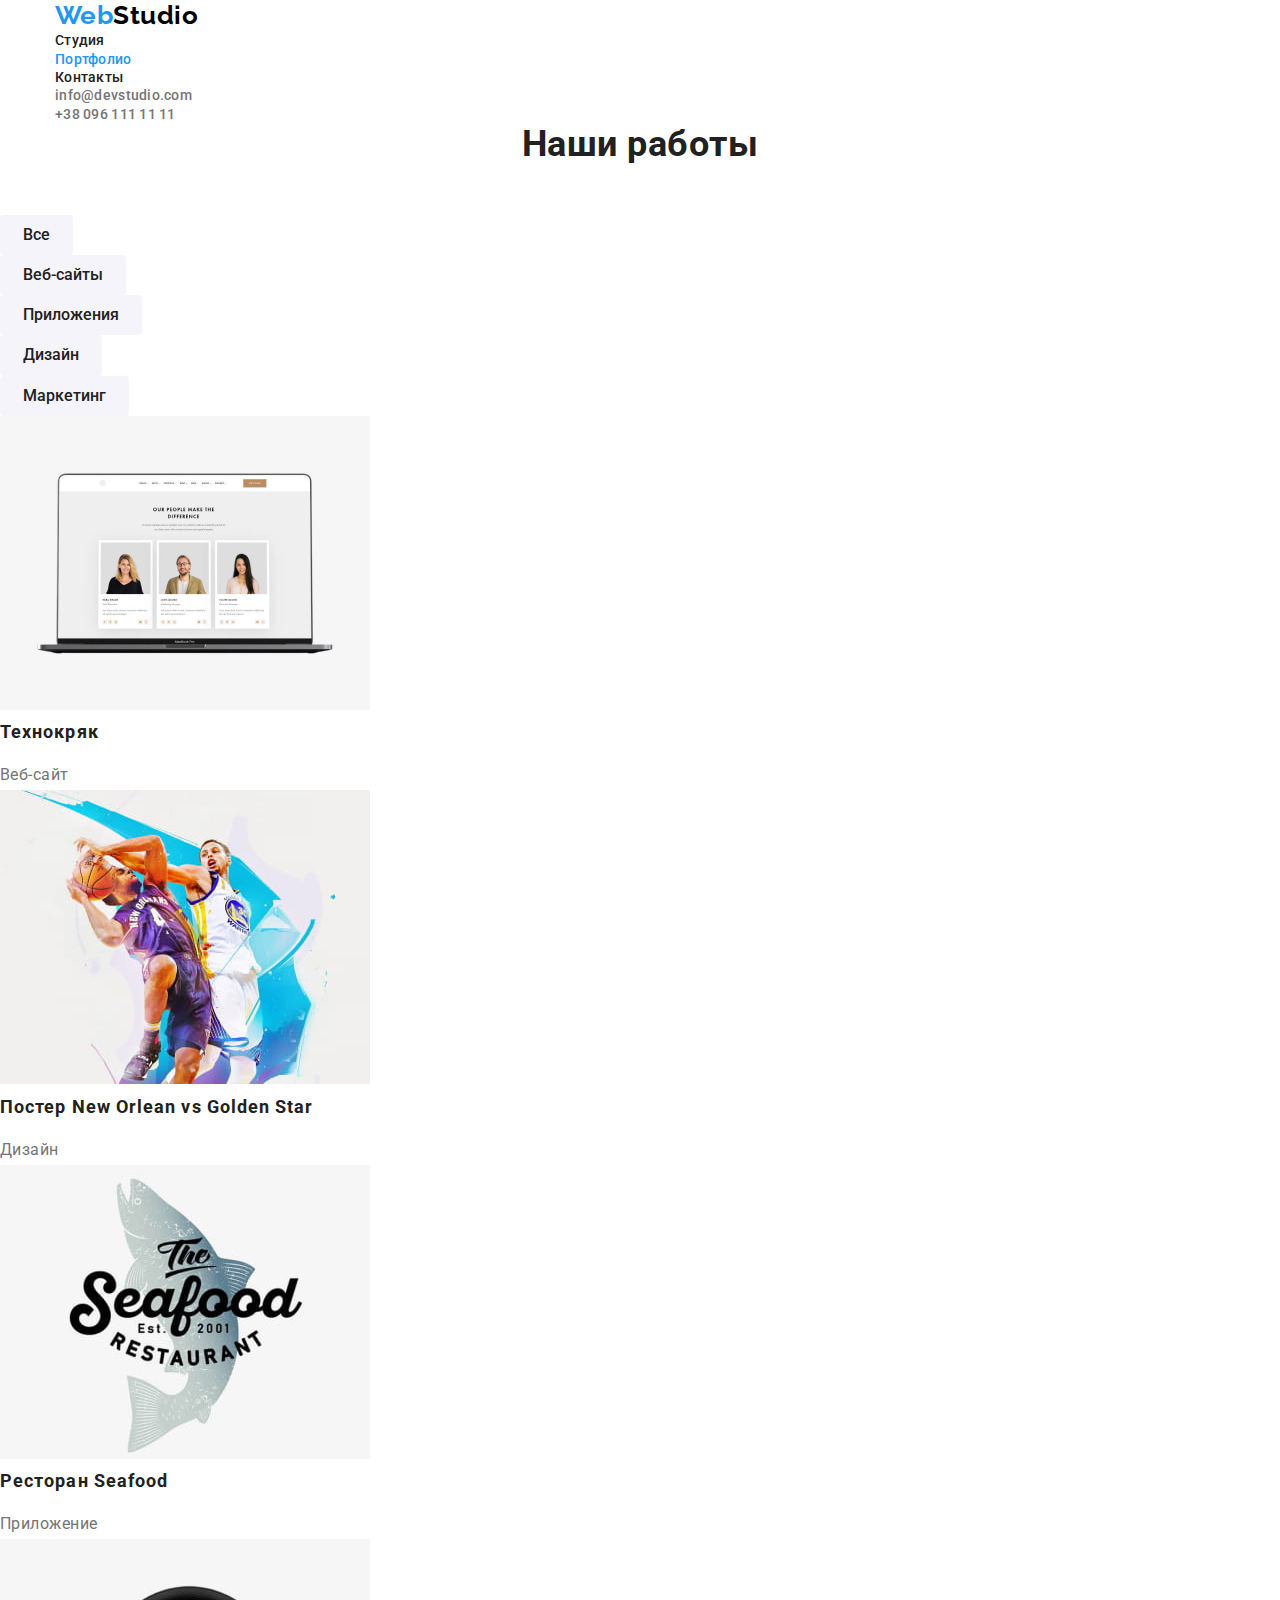
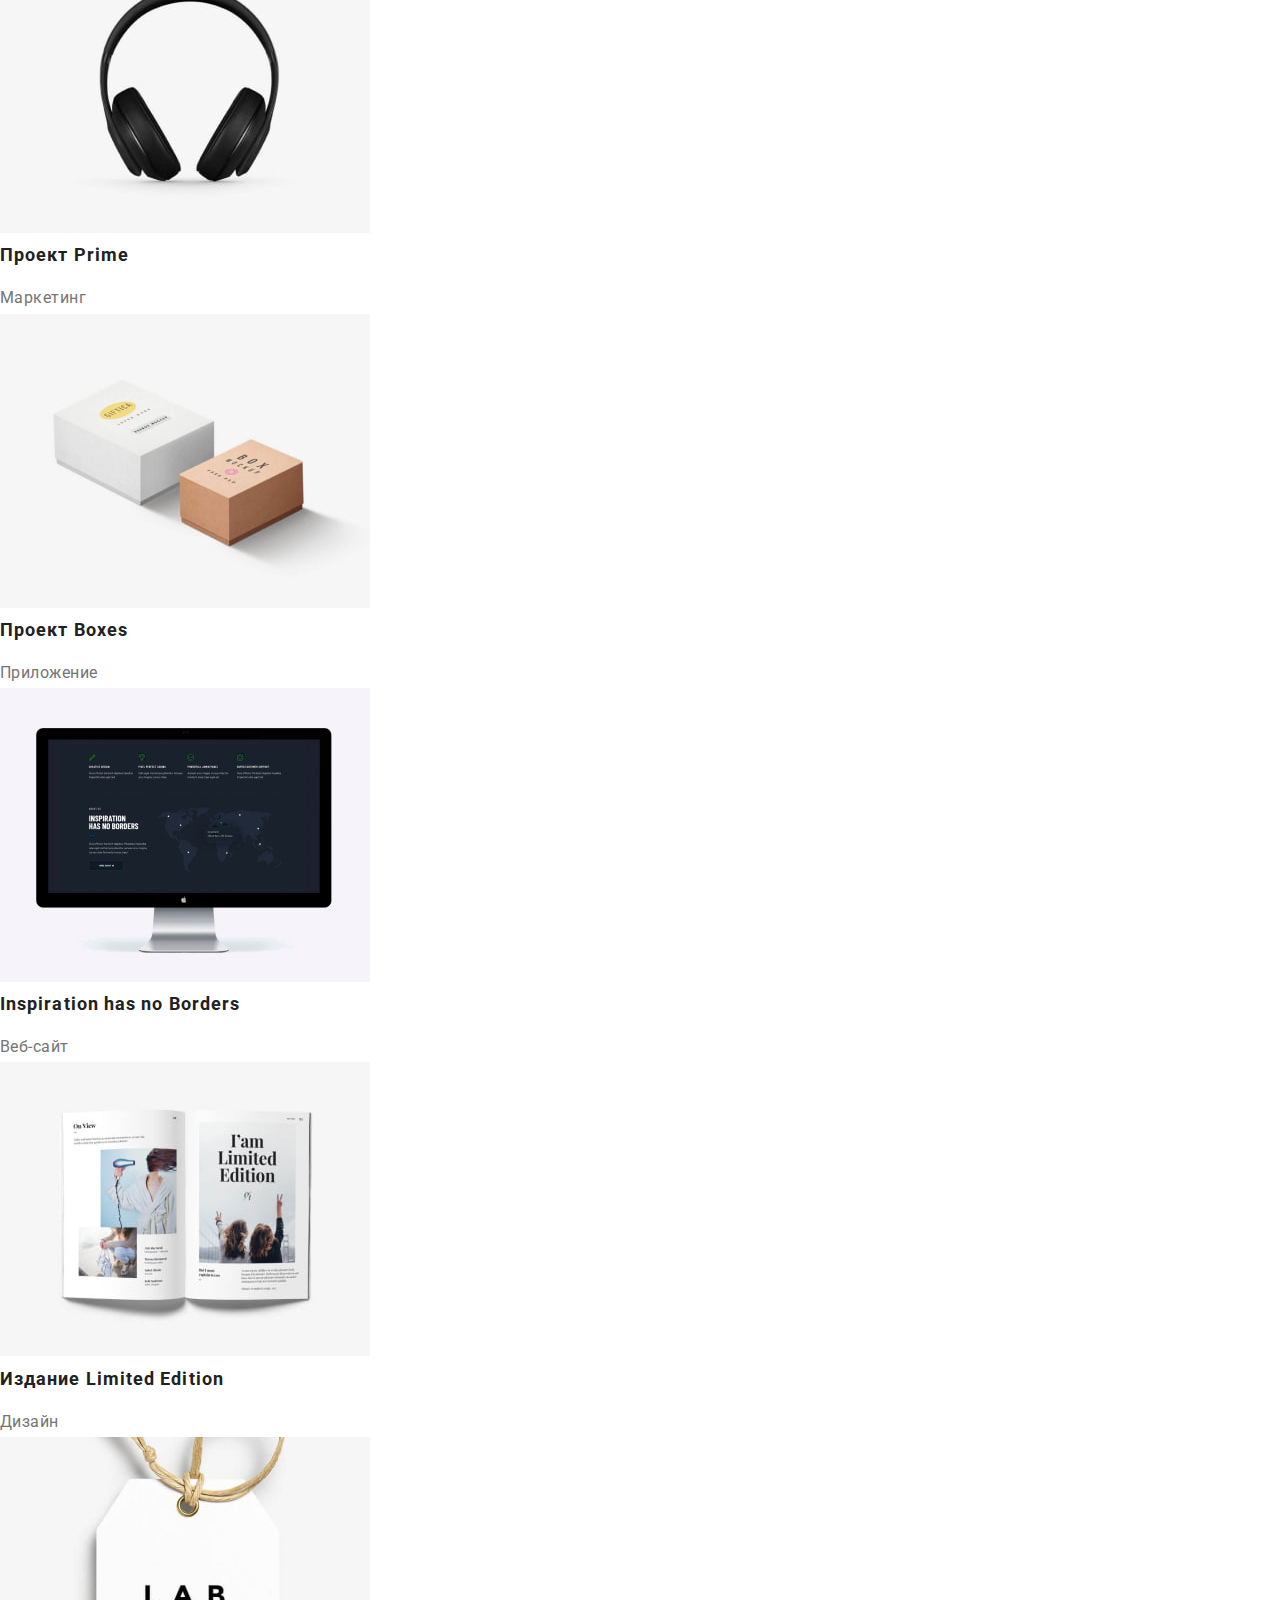
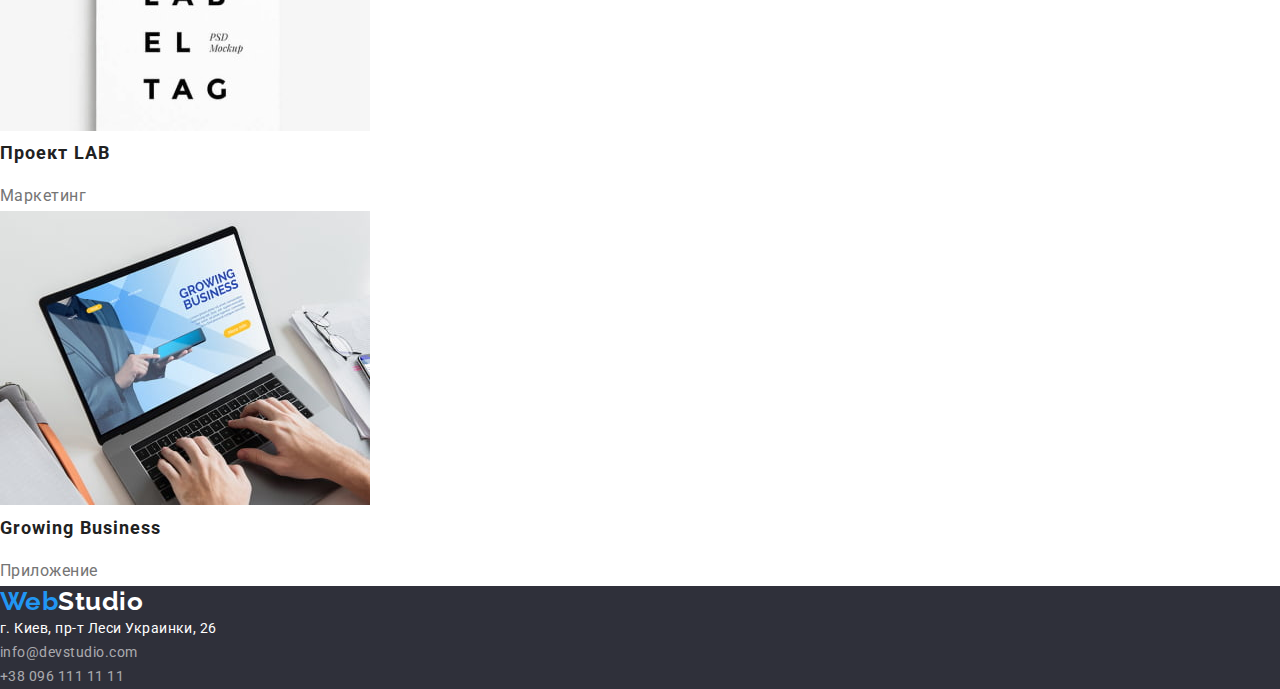
==== portfolio.html @ ccae6b2b "Добавляет марджини и падинги" ====
<!DOCTYPE html>
<html lang="ru">
<head>
    <meta charset="UTF-8">
    <meta http-equiv="X-UA-Compatible" content="IE=edge">
    <meta name="viewport" content="width=device-width, initial-scale=1.0">
    <title>Portfolio | WebStudio</title>
    <link rel="preconnect" href="https://fonts.googleapis.com">
    <link rel="preconnect" href="https://fonts.gstatic.com" crossorigin>
    <link href="https://fonts.googleapis.com/css2?family=Raleway:wght@700&family=Roboto:wght@400;500;700;900&display=swap" rel="stylesheet">
    <link rel="stylesheet" href="https://cdnjs.cloudflare.com/ajax/libs/modern-normalize/1.1.0/modern-normalize.min.css">
    <link rel="stylesheet" href="./css/styles.css">
</head>
<body>
    <header>
        <div class="container">
            <nav class="header-nav">
                <a href="./index.html" class="header-logo name"><span class="logo-accent">Web</span>Studio</a>
                <ul class="site-nav list">
                    <li><a href="./index.html">Студия</a></li>
                    <li><a href="#" class="current">Портфолио</a></li>
                    <li><a href="#">Контакты</a></li>
                </ul>
            </nav>
            <ul class="header-contacts list">
                <li><a href="mailto:info@devstudio.com">info@devstudio.com</a></li>
                <li><a href="tel:+380961111111">+38 096 111 11 11</a></li>
            </ul>
        </div>
    </header>
    <main>
        <section>
            <h1 class="section-title">Наши работы</h1>
            <ul class="list">
                <li><button type="button" class="button secondary">Все</button></li>
                <li><button type="button" class="button secondary">Веб-сайты</button></li>
                <li><button type="button" class="button secondary">Приложения</button></li>
                <li><button type="button" class="button secondary">Дизайн</button></li>
                <li><button type="button" class="button secondary">Маркетинг</button></li>
            </ul>
            <ul class="works list">
                <li>
                    <a href="#">
                        <img src="./images/work1.jpg" alt="Экран ноутбука с сайтом" width="370">
                        <h2 class="title">Технокряк</h2>
                        <p class="text">Веб-сайт</p>
                    </a>
                </li>
                <li>
                    <a href="#">
                        <img src="./images/work2.jpg" alt="Два баскетболиста" width="370">
                        <h2 class="title">Постер New Orlean vs Golden Star</h2>
                        <p class="text">Дизайн</p>
                    </a>
                </li>
                <li>
                    <a href="#">
                        <img src="./images/work3.jpg" alt="Лого ресторана морепродуктов" width="370">
                        <h2 class="title">Ресторан Seafood</h2>
                        <p class="text">Приложение</p>
                    </a>
                </li>
                <li>
                    <a href="#">
                        <img src="./images/work4.jpg" alt="Наушники" width="370">
                        <h2 class="title">Проект Prime</h2>
                        <p class="text">Маркетинг</p>
                    </a>
                </li>
                <li>
                    <a href="#">
                        <img src="./images/work5.jpg" alt="Две коробочки" width="370">
                        <h2 class="title">Проект Boxes</h2>
                        <p class="text">Приложение</p>
                    </a>
                </li>
                <li>
                    <a href="#">
                        <img src="./images/work6.jpg" alt="Моноблок" width="370">
                        <h2 class="title">Inspiration has no Borders</h2>
                        <p class="text">Веб-сайт</p>
                    </a>
                </li>
                <li>
                    <a href="#">
                        <img src="./images/work7.jpg" alt="Журнал" width="370">
                        <h2 class="title">Издание Limited Edition</h2>
                        <p class="text">Дизайн</p>
                    </a>
                </li>
                <li>
                    <a href="#">
                        <img src="./images/work8.jpg" alt="Бирка" width="370">
                        <h2 class="title">Проект LAB</h2>
                        <p class="text">Маркетинг</p>
                    </a>
                </li>
                <li>
                    <a href="#">
                        <img src="./images/work9.jpg" alt="Работа за ноутбуком" width="370">
                        <h2 class="title">Growing Business</h2>
                        <p class="text">Приложение</p>
                    </a>
                </li>
            </ul>
        </section>  
    </main>       
    <footer class="page-footer">
        <a href="./index.html" class="footer-logo name"><span class="logo-accent">Web</span>Studio</a>
        <address>
            <ul class="footer-contacts list">
                <li><a href="https://goo.gl/maps/piqngm7oDQpEDh6u6" target="_blank"
                        rel="noopener nofollow noreferrer" class="address-info">г. Киев, пр-т Леси Украинки, 26</a></li>
                <li><a href="mailto:info@devstudio.com">info@devstudio.com</a></li>
                <li><a href="tel:+380961111111">+38 096 111 11 11</a></li>
            </ul>
        </address>
    </footer>
</body>
</html>
---- css/styles.css ----
:root {
    --primary-text-color: #757575;
    --title-text-color: #212121;
    --accent-color: #2196F3;
    --white-color: #FFFFFF;
    --logo-black-color: #000000;
    --additional-contact-color: rgba(255, 255, 255, 0.6);
    --bcg-footer-color: #2F303A;
    --bcg-secondary-color: #F5F4FA;
}

body {
    font-family: Roboto, sans-serif;
    letter-spacing: 0.03em;
    color: var(--primary-text-color);
    background-color: var(--white-color);
}

.list {
    padding: 0;
    margin: 0;
    list-style: none;
}

.container {
    width: 1200px;
    padding-left: 15px;
    padding-right: 15px;
    margin-left: auto;
    margin-right: auto;
}

/* Header */

.header-nav a {
    text-decoration: none;
}

/* Лого */

.name {
    font-family: Raleway, sans-serif;
}

.header-logo {
    font-weight: 700;
    font-size: 26px;
    line-height: 1.2;
    color: var(--logo-black-color);
}

.footer-logo {   
    font-weight: 700;
    font-size: 26px;
    line-height: 1.2;
    color: var(--white-color);
}

.logo-accent {
    color: var(--accent-color);
}

/* Site nav */

.site-nav a {
    font-weight: 500;
    font-size: 14px;
    line-height: 1.14;
    letter-spacing: 0.02em;
    color: var(--title-text-color);
}

.site-nav a:hover,
.site-nav a:focus {
    color: var(--accent-color);
}

.site-nav .current {
    color: var(--accent-color);
}

/* Heder contacts */

.header-contacts a {
    font-weight: 500;
    font-size: 14px;
    line-height: 1.14;
    letter-spacing: 0.02em;
    text-decoration: none;
    color: var(--primary-text-color);
}

.header-contacts a:hover,
.header-contacts a:focus {
    color: var(--accent-color);
}

/* Hero */

.hero {
    background-color: var(--bcg-footer-color);
    text-align: center;
}

.hero-title {
    margin-top: 0;
    margin-bottom: 30px;
    font-weight: 900;
    font-size: 44px;
    line-height: 1.36;
    letter-spacing: 0.06em;
    text-transform: uppercase;
    color: var(--white-color); 
}

/* Button */

.button {
    display: inline-block;
    border: 1px solid transparent;
    border-radius: 4px;
    font-family: inherit;
    cursor: pointer;
    color: var(--title-text-color);
    background-color: var(--bcg-secondary-color);
    text-align: center;
}

.button.primary {
    padding: 10px 32px;
    min-width: 200px;
    font-weight: 700;
    font-size: 16px;
    line-height: 1.88;
    letter-spacing: 0.06em;
    color: var(--white-color);
    background-color: var(--accent-color);
}

.button.secondary {
    padding: 6px 22px;
    min-width: 73px;
    font-weight: 500;
    font-size: 16px;
    line-height: 1.63;
    text-align: center;
}

.button.secondary:hover,
.button.secondary:focus {
    background-color: var(--accent-color);
    color: var(--white-color);
}

/* Section */

.section {
    padding-top: 94px;
    padding-bottom: 94px;
}

.no-padding-top {
    padding-top: 0;
}

.section-title {
    margin-top: 0;
    margin-bottom: 50px;
    font-weight: 700;
    font-size: 36px;
    line-height: 1.17;
    text-align: center;
    color: var(--title-text-color);
}

.title {
    margin-top: 0;
    margin-bottom: 10px;
}

.text {
    margin-top: 0;
    margin-bottom: 0;
}

/* Features */

.features .title {
    font-weight: 700;
    font-size: 14px;
    line-height: 1.14;
    text-transform: uppercase;
    color: var(--title-text-color); 
}

.features .text {
    font-size: 14px;
    line-height: 1.71;
}

.visually-hidden {
    position: absolute;
    width: 1px;
    height: 1px;
    margin: -1px;
    border: 0;
    padding: 0;
    white-space: nowrap;
    clip-path: inset(100%);
    clip: rect(0 0 0 0);
    overflow: hidden;
}

/* Team */

.team .title {
    font-weight: 500;
    font-size: 16px;
    line-height: 1.19;
    color: var(--title-text-color);
    
}

.team .text {
    font-size: 16px;
    line-height: 1.19;
}

/* Works */

.works .title {
    font-weight: 700;
    font-size: 18px;
    line-height: 2;
    letter-spacing: 0.06em;
    color: var(--title-text-color);
}

.works .text { 
    font-size: 16px;
    line-height: 1.88;
    color: var(--primary-text-color);
}

.works a {
    text-decoration: none;
}

/* Footer */

.page-footer {
    background-color: var(--bcg-footer-color);
}

.page-footer a {
    text-decoration: none;
}

.footer-contacts a {
    font-style: normal;
    font-weight: 400;
    font-size: 14px;
    line-height: 1.71;
    color: var(--additional-contact-color);
}

.footer-contacts .address-info {
    color: var(--white-color);
}

.footer-contacts a:hover,
.footer-contacts a:focus {
    color: var(--accent-color);
}
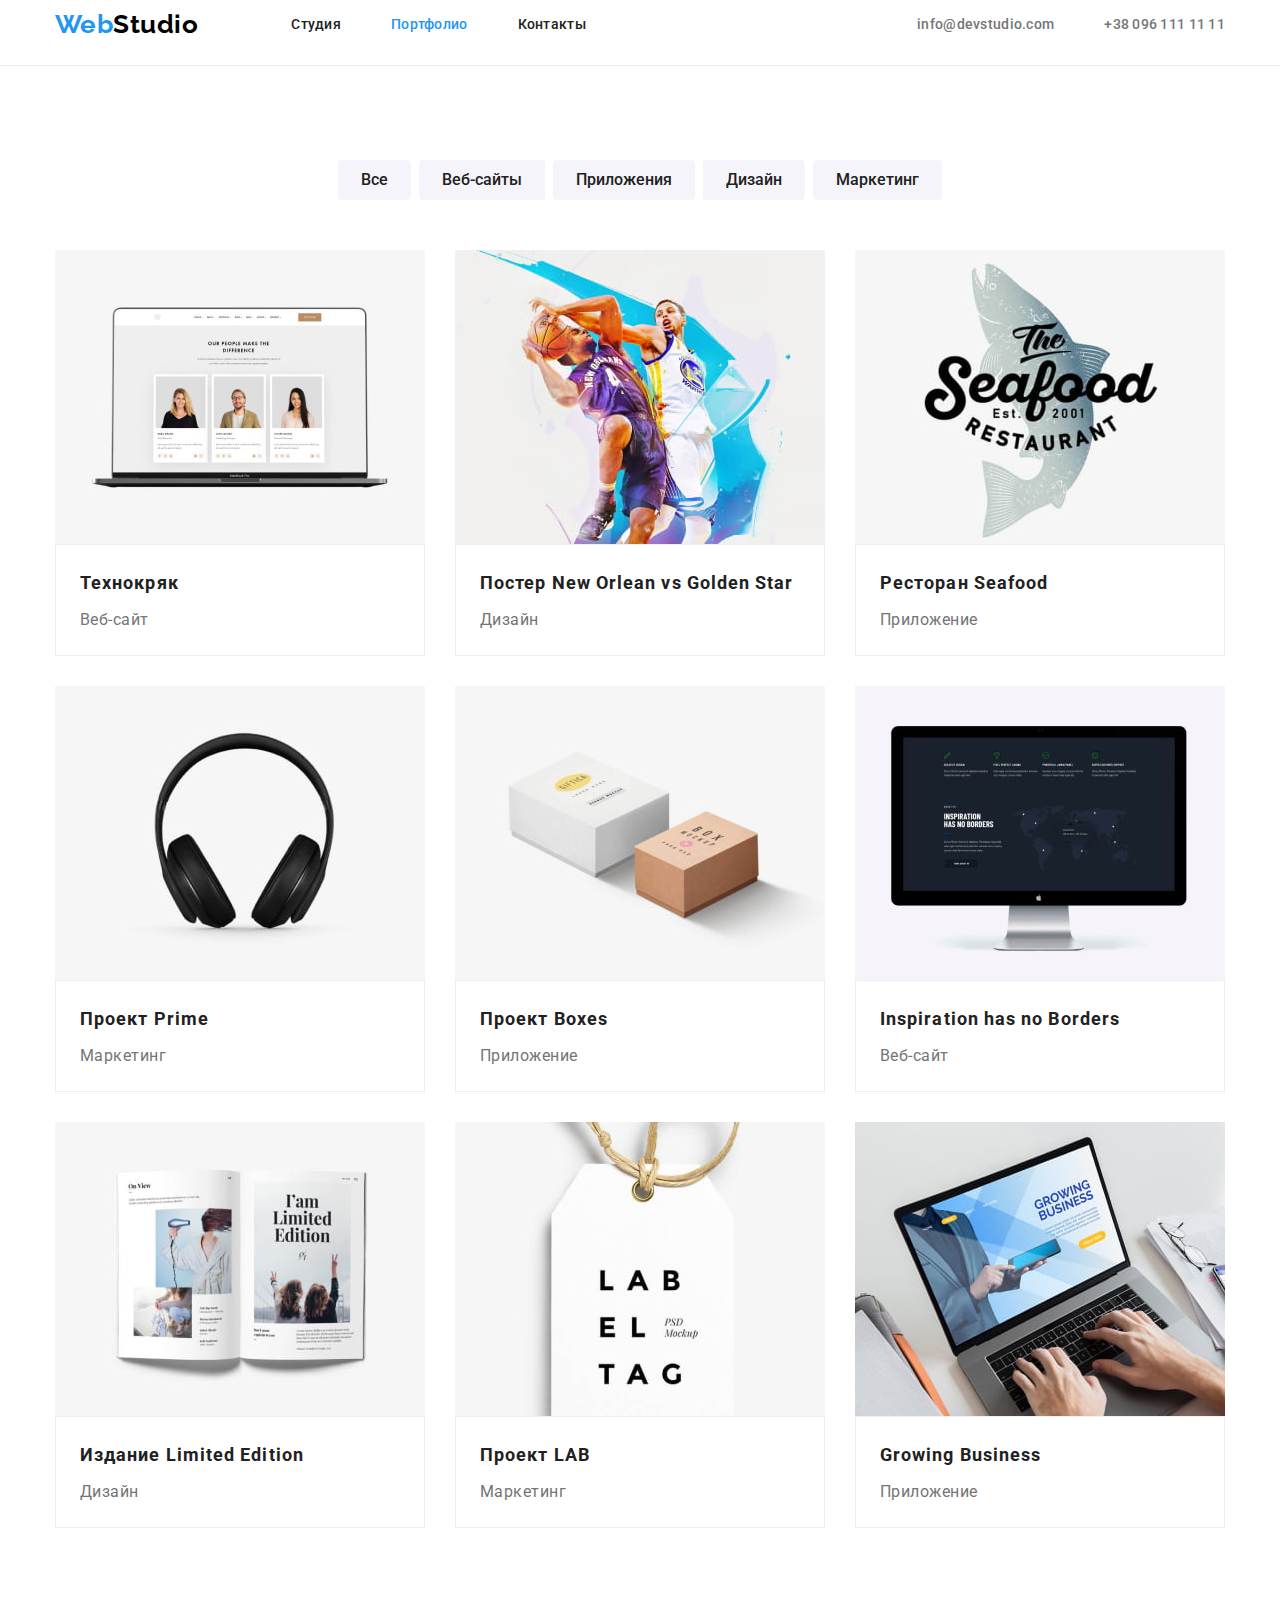
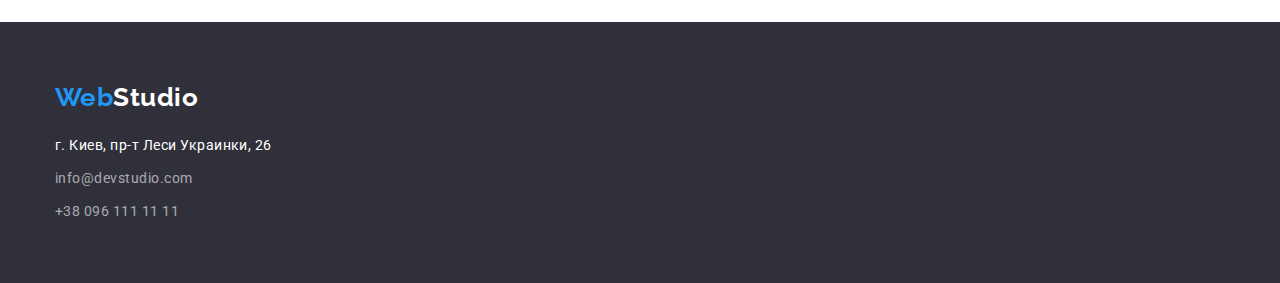
==== commit fe30781b: "Добавляет позиционирование" ====
--- a/portfolio.html
+++ b/portfolio.html
@@ -12,109 +12,133 @@
     <link rel="stylesheet" href="./css/styles.css">
 </head>
 <body>
-    <header>
-        <div class="container">
+    <header class="page-header">
+        <div class="container main-nav">
             <nav class="header-nav">
                 <a href="./index.html" class="header-logo name"><span class="logo-accent">Web</span>Studio</a>
                 <ul class="site-nav list">
-                    <li><a href="./index.html">Студия</a></li>
-                    <li><a href="#" class="current">Портфолио</a></li>
-                    <li><a href="#">Контакты</a></li>
+                    <li class="item"><a href="./index.html" class="link">Студия</a></li>
+                    <li class="item"><a href="#" class="link current">Портфолио</a></li>
+                    <li class="item"><a href="#" class="link">Контакты</a></li>
                 </ul>
             </nav>
             <ul class="header-contacts list">
-                <li><a href="mailto:info@devstudio.com">info@devstudio.com</a></li>
-                <li><a href="tel:+380961111111">+38 096 111 11 11</a></li>
+                <li class="item"><a href="mailto:info@devstudio.com" class="link">info@devstudio.com</a></li>
+                <li class="item"><a href="tel:+380961111111" class="link">+38 096 111 11 11</a></li>
             </ul>
         </div>
     </header>
     <main>
         <section>
-            <h1 class="section-title">Наши работы</h1>
-            <ul class="list">
-                <li><button type="button" class="button secondary">Все</button></li>
-                <li><button type="button" class="button secondary">Веб-сайты</button></li>
-                <li><button type="button" class="button secondary">Приложения</button></li>
-                <li><button type="button" class="button secondary">Дизайн</button></li>
-                <li><button type="button" class="button secondary">Маркетинг</button></li>
-            </ul>
-            <ul class="works list">
-                <li>
-                    <a href="#">
-                        <img src="./images/work1.jpg" alt="Экран ноутбука с сайтом" width="370">
-                        <h2 class="title">Технокряк</h2>
-                        <p class="text">Веб-сайт</p>
-                    </a>
-                </li>
-                <li>
-                    <a href="#">
-                        <img src="./images/work2.jpg" alt="Два баскетболиста" width="370">
-                        <h2 class="title">Постер New Orlean vs Golden Star</h2>
-                        <p class="text">Дизайн</p>
-                    </a>
-                </li>
-                <li>
-                    <a href="#">
-                        <img src="./images/work3.jpg" alt="Лого ресторана морепродуктов" width="370">
-                        <h2 class="title">Ресторан Seafood</h2>
-                        <p class="text">Приложение</p>
-                    </a>
-                </li>
-                <li>
-                    <a href="#">
-                        <img src="./images/work4.jpg" alt="Наушники" width="370">
-                        <h2 class="title">Проект Prime</h2>
-                        <p class="text">Маркетинг</p>
-                    </a>
-                </li>
-                <li>
-                    <a href="#">
-                        <img src="./images/work5.jpg" alt="Две коробочки" width="370">
-                        <h2 class="title">Проект Boxes</h2>
-                        <p class="text">Приложение</p>
-                    </a>
-                </li>
-                <li>
-                    <a href="#">
-                        <img src="./images/work6.jpg" alt="Моноблок" width="370">
-                        <h2 class="title">Inspiration has no Borders</h2>
-                        <p class="text">Веб-сайт</p>
-                    </a>
-                </li>
-                <li>
-                    <a href="#">
-                        <img src="./images/work7.jpg" alt="Журнал" width="370">
-                        <h2 class="title">Издание Limited Edition</h2>
-                        <p class="text">Дизайн</p>
-                    </a>
-                </li>
-                <li>
-                    <a href="#">
-                        <img src="./images/work8.jpg" alt="Бирка" width="370">
-                        <h2 class="title">Проект LAB</h2>
-                        <p class="text">Маркетинг</p>
-                    </a>
-                </li>
-                <li>
-                    <a href="#">
-                        <img src="./images/work9.jpg" alt="Работа за ноутбуком" width="370">
-                        <h2 class="title">Growing Business</h2>
-                        <p class="text">Приложение</p>
-                    </a>
-                </li>
-            </ul>
+            <div class="container section no-padding-bottom">
+                <h1 class="section-title visually-hidden">Наши работы</h1>
+                <ul class="filter list">
+                    <li class="item"><button type="button" class="button secondary">Все</button></li>
+                    <li class="item"><button type="button" class="button secondary">Веб-сайты</button></li>
+                    <li class="item"><button type="button" class="button secondary">Приложения</button></li>
+                    <li class="item"><button type="button" class="button secondary">Дизайн</button></li>
+                    <li class="item"><button type="button" class="button secondary">Маркетинг</button></li>
+                </ul>
+            </div>
+            <div class="container section no-padding-top">
+                <ul class="works list">               
+                        <li class="item">
+                            <a href="#">
+                                <img src="./images/work1.jpg" alt="Экран ноутбука с сайтом" width="370">
+                                <div class="works-cards">
+                                    <h2 class="title">Технокряк</h2>
+                                    <p class="text">Веб-сайт</p>
+                                </div>
+                            </a>
+                        </li>
+                        <li class="item">
+                        <a href="#">
+                            <img src="./images/work2.jpg" alt="Два баскетболиста" width="370">
+                            <div class="works-cards">
+                                <h2 class="title">Постер New Orlean vs Golden Star</h2>
+                                <p class="text">Дизайн</p>
+                            </div>
+                        </a>
+                    </li>
+                    <li class="item">
+                        <a href="#">
+                            <img src="./images/work3.jpg" alt="Лого ресторана морепродуктов" width="370">
+                            <div class="works-cards">
+                                <h2 class="title">Ресторан Seafood</h2>
+                                <p class="text">Приложение</p>
+                            </div>
+                        </a>
+                    </li>
+                    <li class="item">
+                        <a href="#">
+                            <img src="./images/work4.jpg" alt="Наушники" width="370">
+                            <div class="works-cards">
+                                <h2 class="title">Проект Prime</h2>
+                                <p class="text">Маркетинг</p>
+                            </div>
+                        </a>
+                    </li>
+                    <li class="item">
+                        <a href="#">
+                            <img src="./images/work5.jpg" alt="Две коробочки" width="370">
+                            <div class="works-cards">
+                                <h2 class="title">Проект Boxes</h2>
+                                <p class="text">Приложение</p>
+                            <div>
+                        </a>
+                    </li>
+                    <li class="item">
+                        <a href="#">
+                            <img src="./images/work6.jpg" alt="Моноблок" width="370">
+                            <div class="works-cards">
+                                <h2 class="title">Inspiration has no Borders</h2>
+                                <p class="text">Веб-сайт</p>
+                            </div>
+                        </a>
+                    </li>
+                    <li class="item">
+                        <a href="#">
+                            <img src="./images/work7.jpg" alt="Журнал" width="370">
+                            <div class="works-cards">
+                                <h2 class="title">Издание Limited Edition</h2>
+                                <p class="text">Дизайн</p>
+                            </div>
+                        </a>
+                    </li>
+                    <li class="item">
+                        <a href="#">
+                            <img src="./images/work8.jpg" alt="Бирка" width="370">
+                            <div class="works-cards">
+                                <h2 class="title">Проект LAB</h2>
+                                <p class="text">Маркетинг</p>
+                            </div>
+                        </a>
+                    </li>
+                    <li class="item">
+                        <a href="#">
+                            <img src="./images/work9.jpg" alt="Работа за ноутбуком" width="370">
+                            <div class="works-cards">
+                                <h2 class="title">Growing Business</h2>
+                                <p class="text">Приложение</p>
+                            </div>
+                        </a>
+                    </li>
+                </ul>
+            </div>
         </section>  
     </main>       
     <footer class="page-footer">
-        <a href="./index.html" class="footer-logo name"><span class="logo-accent">Web</span>Studio</a>
-        <address>
-            <ul class="footer-contacts list">
-                <li><a href="https://goo.gl/maps/piqngm7oDQpEDh6u6" target="_blank"
-                        rel="noopener nofollow noreferrer" class="address-info">г. Киев, пр-т Леси Украинки, 26</a></li>
-                <li><a href="mailto:info@devstudio.com">info@devstudio.com</a></li>
-                <li><a href="tel:+380961111111">+38 096 111 11 11</a></li>
-            </ul>
-        </address>
+        <div class="container">
+            <a href="./index.html" class="footer-logo name"><span class="logo-accent">Web</span>Studio</a>
+            <address>
+                <ul class="footer-contacts list">
+                    <li class="item"><a href="https://goo.gl/maps/piqngm7oDQpEDh6u6" target="_blank"
+                            rel="noopener nofollow noreferrer" class="address-info">г. Киев, пр-т Леси Украинки, 26</a></li>
+                    <li class="item"><a href="mailto:info@devstudio.com">info@devstudio.com</a></li>
+                    <li class="item"><a href="tel:+380961111111">+38 096 111 11 11</a></li>
+                </ul>
+            </address>
+        </div>
     </footer>
 </body>
 </html>--- a/css/styles.css
+++ b/css/styles.css
@@ -7,6 +7,8 @@
     --additional-contact-color: rgba(255, 255, 255, 0.6);
     --bcg-footer-color: #2F303A;
     --bcg-secondary-color: #F5F4FA;
+    --border-color: #EEEEEE;
+    --border-header-color: #ECECEC;
 }
 
 body {
@@ -15,6 +17,8 @@
     color: var(--primary-text-color);
     background-color: var(--white-color);
 }
+
+/* Утилиты */
 
 .list {
     padding: 0;
@@ -30,10 +34,30 @@
     margin-right: auto;
 }
 
+img {
+    display: block;
+    max-width: 100%;
+    height: auto;
+}
+
 /* Header */
 
+.page-header {
+    border-bottom: 1px solid var(--border-header-color);
+}
+
 .header-nav a {
+    display: block;
     text-decoration: none;
+}
+
+.container.main-nav {
+    display: flex;
+    align-items: center;
+}
+
+.header-nav {
+    display: flex;
 }
 
 /* Лого */
@@ -43,13 +67,19 @@
 }
 
 .header-logo {
+    display: block;
+    padding-top: 9px;
+    padding-bottom: 25px;
     font-weight: 700;
     font-size: 26px;
     line-height: 1.2;
     color: var(--logo-black-color);
 }
 
-.footer-logo {   
+.footer-logo {
+    display: block;
+    margin-top: 0;
+    margin-bottom: 20px;
     font-weight: 700;
     font-size: 26px;
     line-height: 1.2;
@@ -62,7 +92,19 @@
 
 /* Site nav */
 
-.site-nav a {
+.site-nav {
+    display: flex;
+    margin-left: 93px;
+}
+
+.site-nav .item:not(:last-child) {
+    margin-right: 50px;
+}
+
+.site-nav .link {
+    display: block;
+    padding-top: 17px;
+    padding-bottom: 32px;
     font-weight: 500;
     font-size: 14px;
     line-height: 1.14;
@@ -70,8 +112,8 @@
     color: var(--title-text-color);
 }
 
-.site-nav a:hover,
-.site-nav a:focus {
+.site-nav .link:hover,
+.site-nav .link:focus {
     color: var(--accent-color);
 }
 
@@ -81,7 +123,19 @@
 
 /* Heder contacts */
 
-.header-contacts a {
+.header-contacts {
+    display: flex;
+    margin-left: auto;
+}
+
+.header-contacts .item:not(:last-child) {
+    margin-right: 50px;
+}
+
+.header-contacts .link {
+    display: block;
+    padding-top: 17px;
+    padding-bottom: 32px;
     font-weight: 500;
     font-size: 14px;
     line-height: 1.14;
@@ -90,8 +144,8 @@
     color: var(--primary-text-color);
 }
 
-.header-contacts a:hover,
-.header-contacts a:focus {
+.header-contacts .link:hover,
+.header-contacts .link:focus {
     color: var(--accent-color);
 }
 
@@ -163,6 +217,10 @@
     padding-top: 0;
 }
 
+.no-padding-bottom {
+    padding-bottom: 0;
+}
+
 .section-title {
     margin-top: 0;
     margin-bottom: 50px;
@@ -173,30 +231,7 @@
     color: var(--title-text-color);
 }
 
-.title {
-    margin-top: 0;
-    margin-bottom: 10px;
-}
-
-.text {
-    margin-top: 0;
-    margin-bottom: 0;
-}
-
 /* Features */
-
-.features .title {
-    font-weight: 700;
-    font-size: 14px;
-    line-height: 1.14;
-    text-transform: uppercase;
-    color: var(--title-text-color); 
-}
-
-.features .text {
-    font-size: 14px;
-    line-height: 1.71;
-}
 
 .visually-hidden {
     position: absolute;
@@ -211,24 +246,122 @@
     overflow: hidden;
 }
 
+.features {
+    display: flex;
+}
+
+.features .item:not(:last-child) {
+    margin-right: 30px;
+}
+
+.features .item {
+    min-width: 270px;
+}
+
+.features .title {
+    margin-top: 0;
+    margin-bottom: 10px;
+    font-weight: 700;
+    font-size: 14px;
+    line-height: 1.14;
+    text-transform: uppercase;
+    color: var(--title-text-color); 
+}
+
+.features .text {
+    margin-top: 0;
+    margin-bottom: 0;
+    font-size: 14px;
+    line-height: 1.71;
+}
+
+/* Work-style */
+
+.work-style {
+    display: flex;
+    margin-left: -30px;
+    margin-top: -30px;
+}
+
+.work-style .item {
+    flex-basis: calc(100% / 3 - 30px);
+    margin-left: 30px;
+    margin-top: 30px;
+}
+
 /* Team */
 
+.team-section {
+background-color: var(--bcg-secondary-color);
+}
+
+.team {
+    display: flex;
+    margin-left: -30px;
+    margin-top: -30px;
+    text-align: center;
+}
+
+.team .item {
+    flex-basis: calc(100% / 4 - 30px);
+    margin-left: 30px;
+    margin-top: 30px;
+    background-color: var(--white-color);
+}
+
+.team-cards {
+    padding: 30px 0;
+}
+
 .team .title {
+    margin-top: 0;
+    margin-bottom: 0;
     font-weight: 500;
     font-size: 16px;
     line-height: 1.19;
     color: var(--title-text-color);
-    
 }
 
 .team .text {
+    margin-top: 10px;
+    margin-bottom: 0;
     font-size: 16px;
     line-height: 1.19;
 }
 
 /* Works */
 
+.filter {
+    display: flex;
+    justify-content: center;
+    margin-bottom: 50px;
+}
+
+.filter .item:not(:last-child) {
+    margin-right: 8px;
+}
+
+.works {
+    display: flex;
+    flex-wrap: wrap;
+    margin-left: -30px;
+    margin-top: -30px;
+}
+
+.works .item {
+    flex-basis: calc(100% / 3 - 30px);
+    margin-left: 30px;
+    margin-top: 30px;
+}
+
+.works-cards {
+    padding: 20px 24px;
+    border: 1px solid var(--border-color);
+}
+
 .works .title {
+    margin-top: 0;
+    margin-bottom: 0;
     font-weight: 700;
     font-size: 18px;
     line-height: 2;
@@ -236,7 +369,9 @@
     color: var(--title-text-color);
 }
 
-.works .text { 
+.works .text {
+    margin-top: 4px; 
+    margin-bottom: 0;
     font-size: 16px;
     line-height: 1.88;
     color: var(--primary-text-color);
@@ -250,6 +385,11 @@
 
 .page-footer {
     background-color: var(--bcg-footer-color);
+}
+
+.page-footer .container {
+    padding-top: 60px;
+    padding-bottom: 60px;
 }
 
 .page-footer a {
@@ -272,3 +412,13 @@
 .footer-contacts a:focus {
     color: var(--accent-color);
 }
+
+.footer-contacts .item {
+    display: block;
+}
+    
+.footer-contacts .item:not(:last-child) {
+    margin-bottom: 9px; 
+}
+    
+  
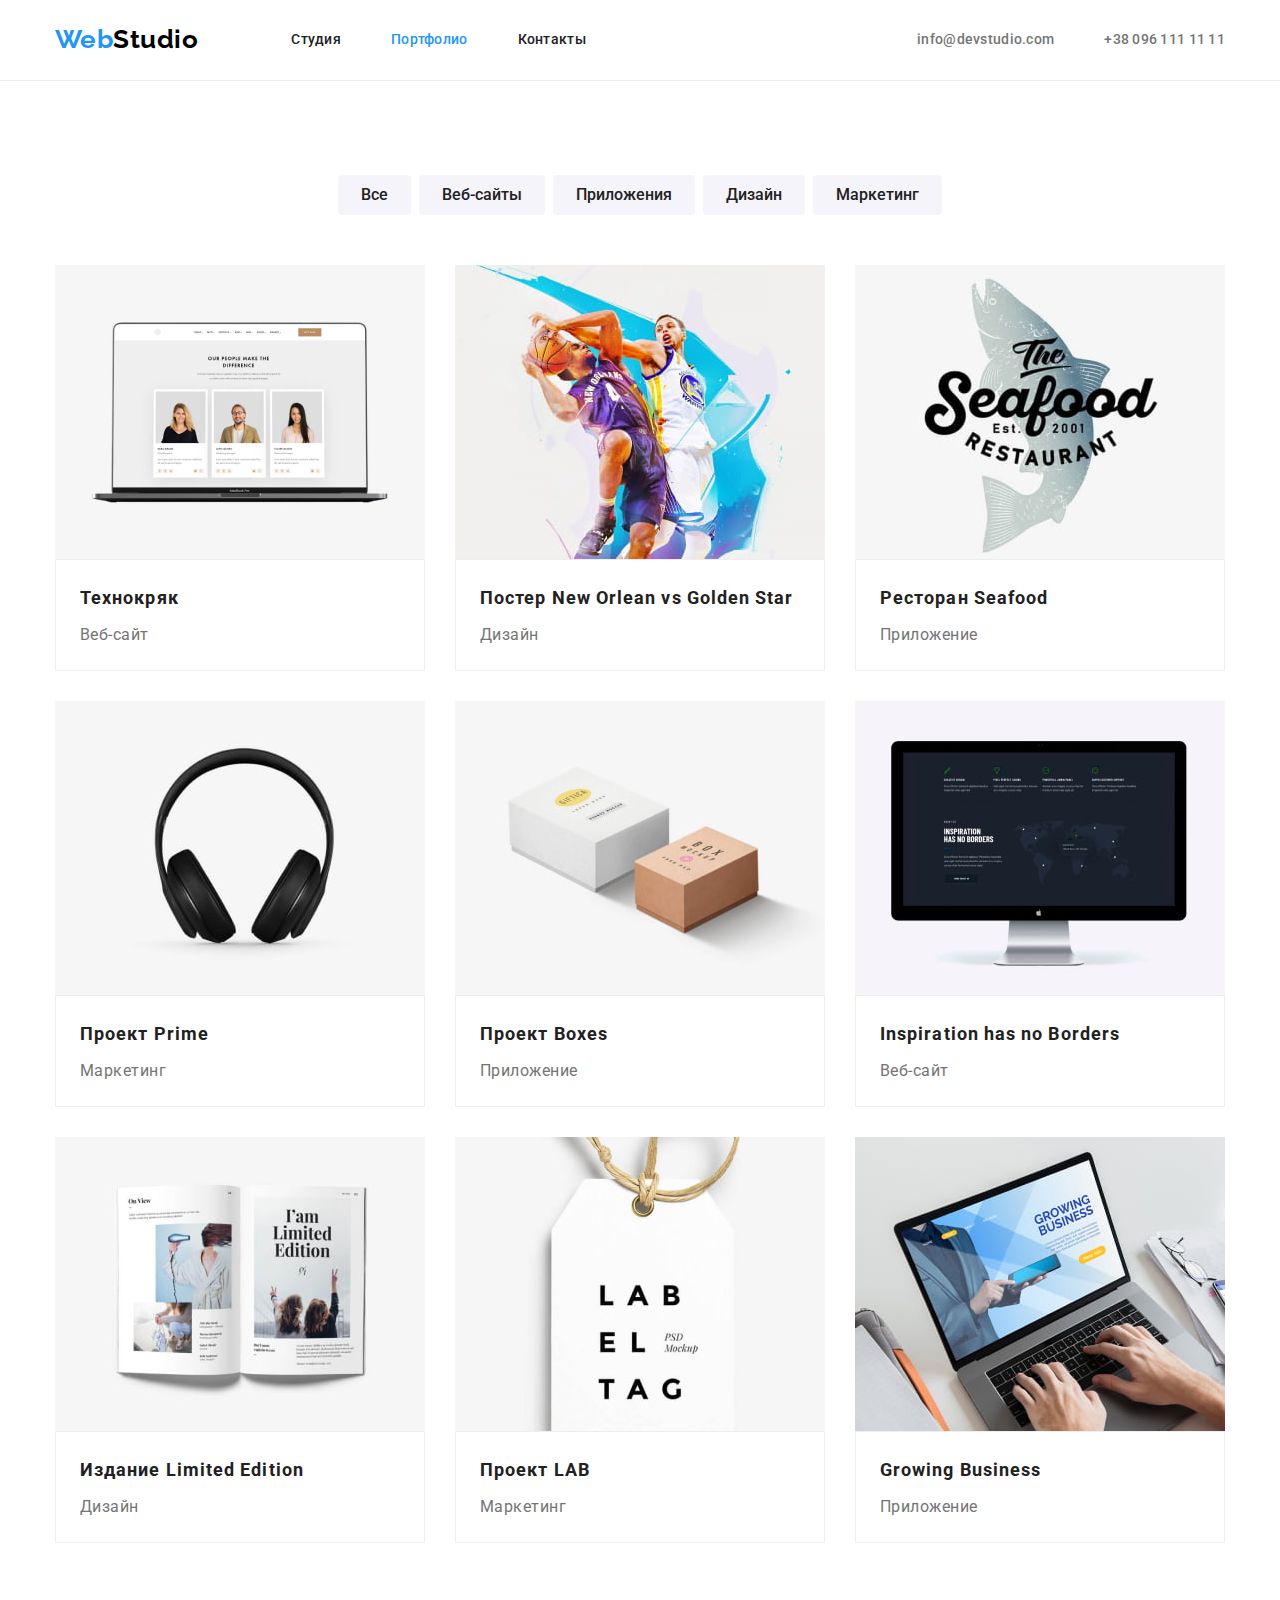
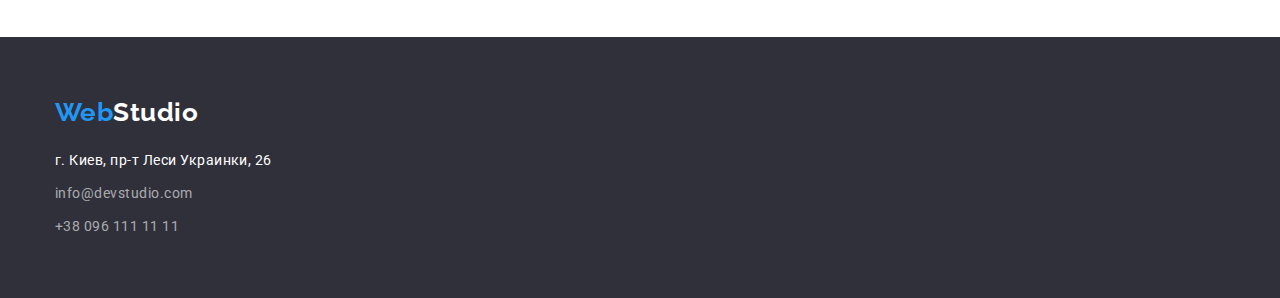
==== commit 8e7b88f5: "Добавляет падинги секциям" ====
--- a/portfolio.html
+++ b/portfolio.html
@@ -29,8 +29,8 @@
         </div>
     </header>
     <main>
-        <section>
-            <div class="container section no-padding-bottom">
+        <section class="section">
+            <div class="container">
                 <h1 class="section-title visually-hidden">Наши работы</h1>
                 <ul class="filter list">
                     <li class="item"><button type="button" class="button secondary">Все</button></li>
@@ -39,8 +39,6 @@
                     <li class="item"><button type="button" class="button secondary">Дизайн</button></li>
                     <li class="item"><button type="button" class="button secondary">Маркетинг</button></li>
                 </ul>
-            </div>
-            <div class="container section no-padding-top">
                 <ul class="works list">               
                         <li class="item">
                             <a href="#">
@@ -84,7 +82,7 @@
                             <div class="works-cards">
                                 <h2 class="title">Проект Boxes</h2>
                                 <p class="text">Приложение</p>
-                            <div>
+                            </div>
                         </a>
                     </li>
                     <li class="item">
--- a/css/styles.css
+++ b/css/styles.css
@@ -68,7 +68,7 @@
 
 .header-logo {
     display: block;
-    padding-top: 9px;
+    padding-top: 24px;
     padding-bottom: 25px;
     font-weight: 700;
     font-size: 26px;
@@ -103,7 +103,7 @@
 
 .site-nav .link {
     display: block;
-    padding-top: 17px;
+    padding-top: 32px;
     padding-bottom: 32px;
     font-weight: 500;
     font-size: 14px;
@@ -134,7 +134,7 @@
 
 .header-contacts .link {
     display: block;
-    padding-top: 17px;
+    padding-top: 32px;
     padding-bottom: 32px;
     font-weight: 500;
     font-size: 14px;
@@ -152,6 +152,7 @@
 /* Hero */
 
 .hero {
+    padding: 200px 0;
     background-color: var(--bcg-footer-color);
     text-align: center;
 }
@@ -215,10 +216,6 @@
 
 .no-padding-top {
     padding-top: 0;
-}
-
-.no-padding-bottom {
-    padding-bottom: 0;
 }
 
 .section-title {
@@ -291,18 +288,18 @@
 
 /* Team */
 
-.team-section {
+.team {
 background-color: var(--bcg-secondary-color);
 }
 
-.team {
+.team-members {
     display: flex;
     margin-left: -30px;
     margin-top: -30px;
     text-align: center;
 }
 
-.team .item {
+.team-members .item {
     flex-basis: calc(100% / 4 - 30px);
     margin-left: 30px;
     margin-top: 30px;
@@ -313,7 +310,7 @@
     padding: 30px 0;
 }
 
-.team .title {
+.team-members .title {
     margin-top: 0;
     margin-bottom: 0;
     font-weight: 500;
@@ -322,7 +319,7 @@
     color: var(--title-text-color);
 }
 
-.team .text {
+.team-members .text {
     margin-top: 10px;
     margin-bottom: 0;
     font-size: 16px;
@@ -384,12 +381,9 @@
 /* Footer */
 
 .page-footer {
-    background-color: var(--bcg-footer-color);
-}
-
-.page-footer .container {
     padding-top: 60px;
     padding-bottom: 60px;
+    background-color: var(--bcg-footer-color);
 }
 
 .page-footer a {
